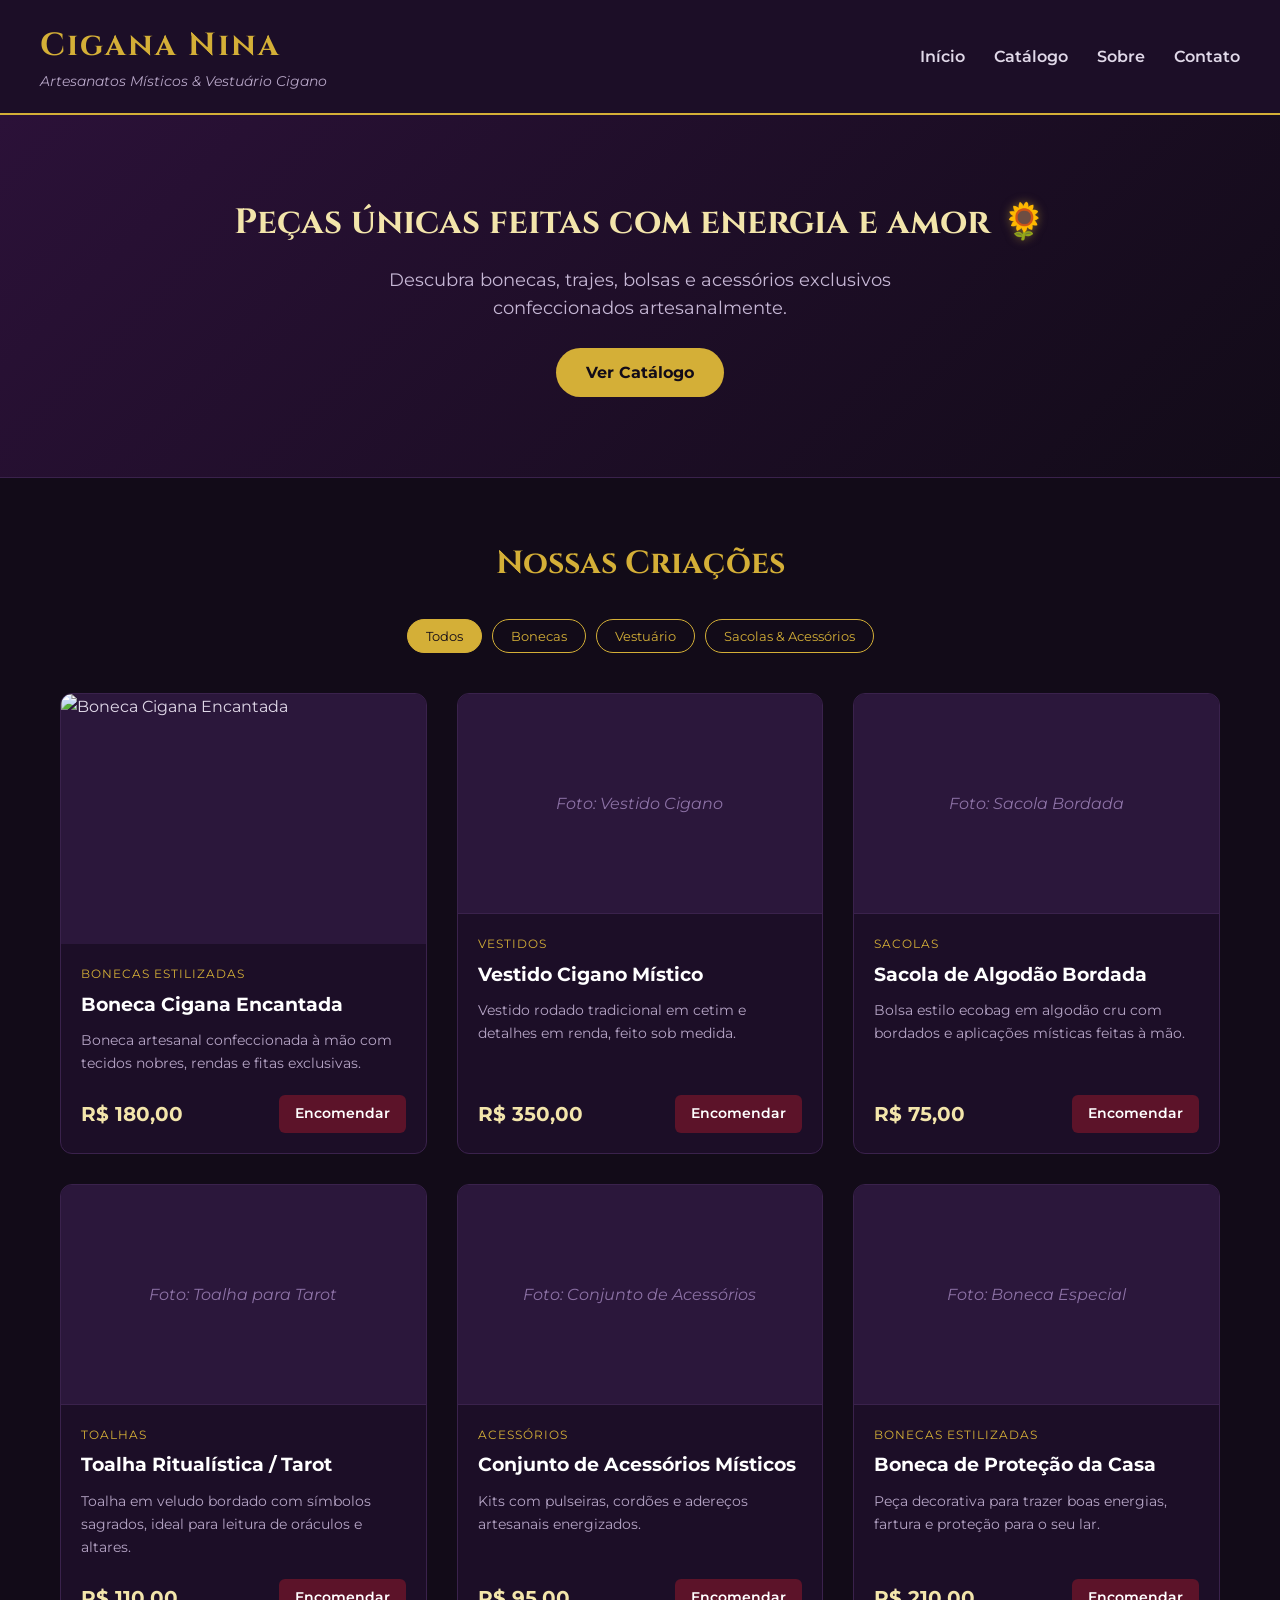
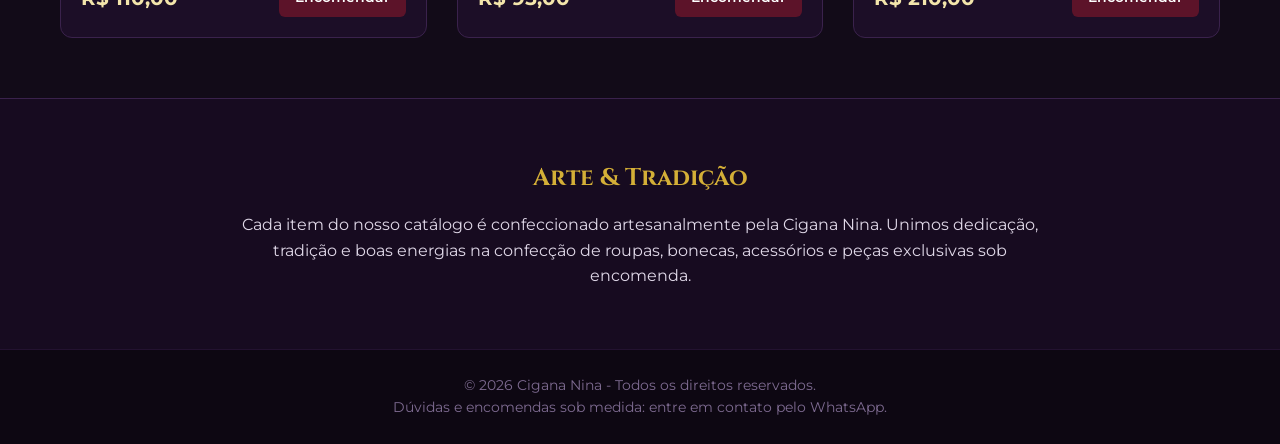
==== index.html @ b8212afd "Add files via upload" ====
<!DOCTYPE html>
<html lang="pt-BR">

<head>
    <meta charset="UTF-8">
    <meta name="viewport" content="width=device-width, initial-scale=1.0">
    <title>Cigana Nina - Artesanatos Místicos</title>
    <link rel="stylesheet" href="style.css">
    <!-- Fontes do Google -->
    <link rel="preconnect" href="https://fonts.googleapis.com">
    <link rel="preconnect" href="https://fonts.gstatic.com" crossorigin>
    <link
        href="https://fonts.googleapis.com/css2?family=Cinzel:wght@500;700&family=Montserrat:wght@300;400;600&display=swap"
        rel="stylesheet">
</head>

<body>

    <!-- CABEÇALHO -->
    <header class="header">
        <div class="logo-container">
            <h1>Cigana Nina</h1>
            <p class="tagline">Artesanatos Místicos & Vestuário Cigano</p>
        </div>
        <nav class="nav">
            <a href="#inicio">Início</a>
            <a href="#catalogo">Catálogo</a>
            <a href="#sobre">Sobre</a>
            <a href="#contato">Contato</a>
        </nav>
    </header>

    <!-- BANNER PRINCIPAL -->
    <section id="inicio" class="hero">
        <div class="hero-content">
            <h2>
                Peças únicas feitas com energia e amor <span class="sunflower-icon" title="Girassol">🌻</span>
            </h2>
            <p>Descubra bonecas, trajes, bolsas e acessórios exclusivos confeccionados artesanalmente.</p>
            <a href="#catalogo" class="btn">Ver Catálogo</a>
        </div>
    </section>

    <!-- CATÁLOGO DE PRODUTOS -->
    <section id="catalogo" class="catalog-section">
        <h2 class="section-title">Nossas Criações</h2>

        <!-- Filtros de Categoria -->
        <div class="filter-buttons">
            <button class="filter-btn active">Todos</button>
            <button class="filter-btn">Bonecas</button>
            <button class="filter-btn">Vestuário</button>
            <button class="filter-btn">Sacolas & Acessórios</button>
        </div>

        <div class="product-grid">

            <!-- PRODUTO 1 -->
            <div class="product-card">
                <div class="product-image-container">
                    <img src="img/Frida_Khalo.jpg" alt="Boneca Cigana Encantada" class="product-img">
                </div>
                <div class="product-info">
                    <span class="category">Bonecas Estilizadas</span>
                    <h3>Boneca Cigana Encantada</h3>
                    <p class="description">Boneca artesanal confeccionada à mão com tecidos nobres, rendas e fitas
                        exclusivas.</p>
                    <div class="price-action">
                        <span class="price">R$ 180,00</span>
                        <a href="https://wa.me/5519999999999?text=Olá,%20tenho%20interesse%20na%20Boneca%20Cigana%20Encantada"
                            class="buy-btn" target="_blank">Encomendar</a>
                    </div>
                </div>
            </div>

            <!-- PRODUTO 2 -->
            <div class="product-card">
                <div class="image-placeholder">
                    <span>Foto: Vestido Cigano</span>
                </div>
                <div class="product-info">
                    <span class="category">Vestidos</span>
                    <h3>Vestido Cigano Místico</h3>
                    <p class="description">Vestido rodado tradicional em cetim e detalhes em renda, feito sob medida.
                    </p>
                    <div class="price-action">
                        <span class="price">R$ 350,00</span>
                        <a href="https://wa.me/5519999999999?text=Olá,%20tenho%20interesse%20no%20Vestido%20Cigano%20Místico"
                            class="buy-btn" target="_blank">Encomendar</a>
                    </div>
                </div>
            </div>

            <!-- PRODUTO 3 -->
            <div class="product-card">
                <div class="image-placeholder">
                    <span>Foto: Sacola Bordada</span>
                </div>
                <div class="product-info">
                    <span class="category">Sacolas</span>
                    <h3>Sacola de Algodão Bordada</h3>
                    <p class="description">Bolsa estilo ecobag em algodão cru com bordados e aplicações místicas feitas
                        à mão.</p>
                    <div class="price-action">
                        <span class="price">R$ 75,00</span>
                        <a href="https://wa.me/5519999999999?text=Olá,%20tenho%20interesse%20na%20Sacola%20Bordada"
                            class="buy-btn" target="_blank">Encomendar</a>
                    </div>
                </div>
            </div>

            <!-- PRODUTO 4 -->
            <div class="product-card">
                <div class="image-placeholder">
                    <span>Foto: Toalha para Tarot</span>
                </div>
                <div class="product-info">
                    <span class="category">Toalhas</span>
                    <h3>Toalha Ritualística / Tarot</h3>
                    <p class="description">Toalha em veludo bordado com símbolos sagrados, ideal para leitura de
                        oráculos e altares.</p>
                    <div class="price-action">
                        <span class="price">R$ 110,00</span>
                        <a href="https://wa.me/5519999999999?text=Olá,%20tenho%20interesse%20na%20Toalha%20Ritualística"
                            class="buy-btn" target="_blank">Encomendar</a>
                    </div>
                </div>
            </div>

            <!-- PRODUTO 5 -->
            <div class="product-card">
                <div class="image-placeholder">
                    <span>Foto: Conjunto de Acessórios</span>
                </div>
                <div class="product-info">
                    <span class="category">Acessórios</span>
                    <h3>Conjunto de Acessórios Místicos</h3>
                    <p class="description">Kits com pulseiras, cordões e adereços artesanais energizados.</p>
                    <div class="price-action">
                        <span class="price">R$ 95,00</span>
                        <a href="https://wa.me/5519999999999?text=Olá,%20tenho%20interesse%20no%20Conjunto%20de%20Acessórios"
                            class="buy-btn" target="_blank">Encomendar</a>
                    </div>
                </div>
            </div>

            <!-- PRODUTO 6 -->
            <div class="product-card">
                <div class="image-placeholder">
                    <span>Foto: Boneca Especial</span>
                </div>
                <div class="product-info">
                    <span class="category">Bonecas Estilizadas</span>
                    <h3>Boneca de Proteção da Casa</h3>
                    <p class="description">Peça decorativa para trazer boas energias, fartura e proteção para o seu lar.
                    </p>
                    <div class="price-action">
                        <span class="price">R$ 210,00</span>
                        <a href="https://wa.me/5519999999999?text=Olá,%20tenho%20interesse%20na%20Boneca%20de%20Proteção"
                            class="buy-btn" target="_blank">Encomendar</a>
                    </div>
                </div>
            </div>

        </div>
    </section>

    <!-- SEÇÃO SOBRE -->
    <section id="sobre" class="about-section">
        <div class="about-container">
            <h2>Arte & Tradição</h2>
            <p>Cada item do nosso catálogo é confeccionado artesanalmente pela Cigana Nina. Unimos dedicação, tradição e
                boas energias na confecção de roupas, bonecas, acessórios e peças exclusivas sob encomenda.</p>
        </div>
    </section>

    <!-- RODAPÉ -->
    <footer id="contato" class="footer">
        <div class="footer-content">
            <p>&copy; 2026 Cigana Nina - Todos os direitos reservados.</p>
            <p>Dúvidas e encomendas sob medida: entre em contato pelo WhatsApp.</p>
        </div>
    </footer>

</body>

</html>
---- style.css ----
/* ESTILOS GERAIS */
* {
    margin: 0;
    padding: 0;
    box-sizing: border-box;
}

body {
    font-family: 'Montserrat', sans-serif;
    background-color: #120b18;
    color: #e0d8e8;
    line-height: 1.6;
}

/* CABEÇALHO */
.header {
    background-color: #1c0e27;
    border-bottom: 2px solid #d4af37;
    padding: 20px 40px;
    display: flex;
    justify-content: space-between;
    align-items: center;
    flex-wrap: wrap;
}

.logo-container h1 {
    font-family: 'Cinzel', serif;
    color: #d4af37;
    font-size: 2rem;
    letter-spacing: 2px;
}

.logo-container .tagline {
    font-size: 0.85rem;
    color: #b5a4c5;
    font-style: italic;
}

.nav a {
    color: #e0d8e8;
    text-decoration: none;
    margin-left: 25px;
    font-weight: 600;
    transition: color 0.3s;
}

.nav a:hover {
    color: #d4af37;
}

/* BANNER HERO */
.hero {
    background: linear-gradient(135deg, #2b1138 0%, #120b18 100%);
    padding: 80px 20px;
    text-align: center;
    border-bottom: 1px solid #3a224c;
}

.hero-content h2 {
    font-family: 'Cinzel', serif;
    font-size: 2.2rem;
    color: #f3e5ab;
    margin-bottom: 15px;
    display: flex;
    align-items: center;
    justify-content: center;
    gap: 12px;
    flex-wrap: wrap;
}

/* ESTILO DO GIRASSOL */
.sunflower-icon {
    font-size: 2.2rem;
    display: inline-block;
    vertical-align: middle;
    filter: drop-shadow(0 0 5px rgba(212, 175, 55, 0.5));
    animation: pulse 3s infinite ease-in-out;
}

.hero-content p {
    font-size: 1.1rem;
    max-width: 600px;
    margin: 0 auto 25px auto;
    color: #c7b8d6;
}

.btn {
    display: inline-block;
    background-color: #d4af37;
    color: #120b18;
    padding: 12px 30px;
    border-radius: 25px;
    text-decoration: none;
    font-weight: bold;
    transition: background 0.3s, transform 0.2s;
}

.btn:hover {
    background-color: #f3e5ab;
    transform: translateY(-2px);
}

/* CATÁLOGO */
.catalog-section {
    padding: 60px 20px;
    max-width: 1200px;
    margin: 0 auto;
}

.section-title {
    font-family: 'Cinzel', serif;
    text-align: center;
    font-size: 2rem;
    color: #d4af37;
    margin-bottom: 30px;
}

.filter-buttons {
    display: flex;
    justify-content: center;
    gap: 10px;
    margin-bottom: 40px;
    flex-wrap: wrap;
}

.filter-btn {
    background: transparent;
    border: 1px solid #d4af37;
    color: #d4af37;
    padding: 8px 18px;
    border-radius: 20px;
    cursor: pointer;
    font-family: 'Montserrat', sans-serif;
    transition: all 0.3s;
}

.filter-btn.active, .filter-btn:hover {
    background: #d4af37;
    color: #120b18;
}

/* GRID DE PRODUTOS */
.product-image-container {
    height: 250px;
    overflow: hidden;
    background-color: #2b173b;
}

.product-img {
    width: 100%;
    height: 100%;
    object-fit: cover; /* Ajusta a imagem sem distorcer ou esticar */
    transition: transform 0.3s ease;
}

.product-card:hover .product-img {
    transform: scale(1.05); /* Efeito suave de zoom ao passar o mouse */
}
.product-grid {
    display: grid;
    grid-template-columns: repeat(auto-fill, minmax(280px, 1fr));
    gap: 30px;
}

.product-card {
    background-color: #1c0e27;
    border: 1px solid #3a224c;
    border-radius: 12px;
    overflow: hidden;
    transition: transform 0.3s, box-shadow 0.3s;
    display: flex;
    flex-direction: column;
}

.product-card:hover {
    transform: translateY(-5px);
    box-shadow: 0 8px 20px rgba(212, 175, 55, 0.15);
    border-color: #d4af37;
}

.image-placeholder {
    height: 220px;
    background-color: #2b173b;
    display: flex;
    align-items: center;
    justify-content: center;
    color: #8c71a5;
    font-style: italic;
    border-bottom: 1px solid #3a224c;
}

.product-info {
    padding: 20px;
    display: flex;
    flex-direction: column;
    flex-grow: 1;
}

.category {
    font-size: 0.75rem;
    text-transform: uppercase;
    color: #d4af37;
    letter-spacing: 1px;
    margin-bottom: 5px;
}

.product-info h3 {
    font-size: 1.2rem;
    color: #ffffff;
    margin-bottom: 10px;
}

.description {
    font-size: 0.9rem;
    color: #b5a4c5;
    margin-bottom: 20px;
    flex-grow: 1;
}

.price-action {
    display: flex;
    justify-content: space-between;
    align-items: center;
}

.price {
    font-size: 1.25rem;
    font-weight: bold;
    color: #f3e5ab;
}

.buy-btn {
    background-color: #5c1329;
    color: #ffffff;
    padding: 8px 16px;
    border-radius: 6px;
    text-decoration: none;
    font-size: 0.85rem;
    font-weight: 600;
    transition: background 0.3s;
}

.buy-btn:hover {
    background-color: #801b3a;
}

/* SOBRE E RODAPÉ */
.about-section {
    background-color: #170b20;
    padding: 60px 20px;
    text-align: center;
    border-top: 1px solid #3a224c;
}

.about-container {
    max-width: 800px;
    margin: 0 auto;
}

.about-container h2 {
    font-family: 'Cinzel', serif;
    color: #d4af37;
    margin-bottom: 15px;
}

.footer {
    background-color: #0d0712;
    border-top: 1px solid #231230;
    padding: 25px 20px;
    text-align: center;
    font-size: 0.85rem;
    color: #7e6b91;
}
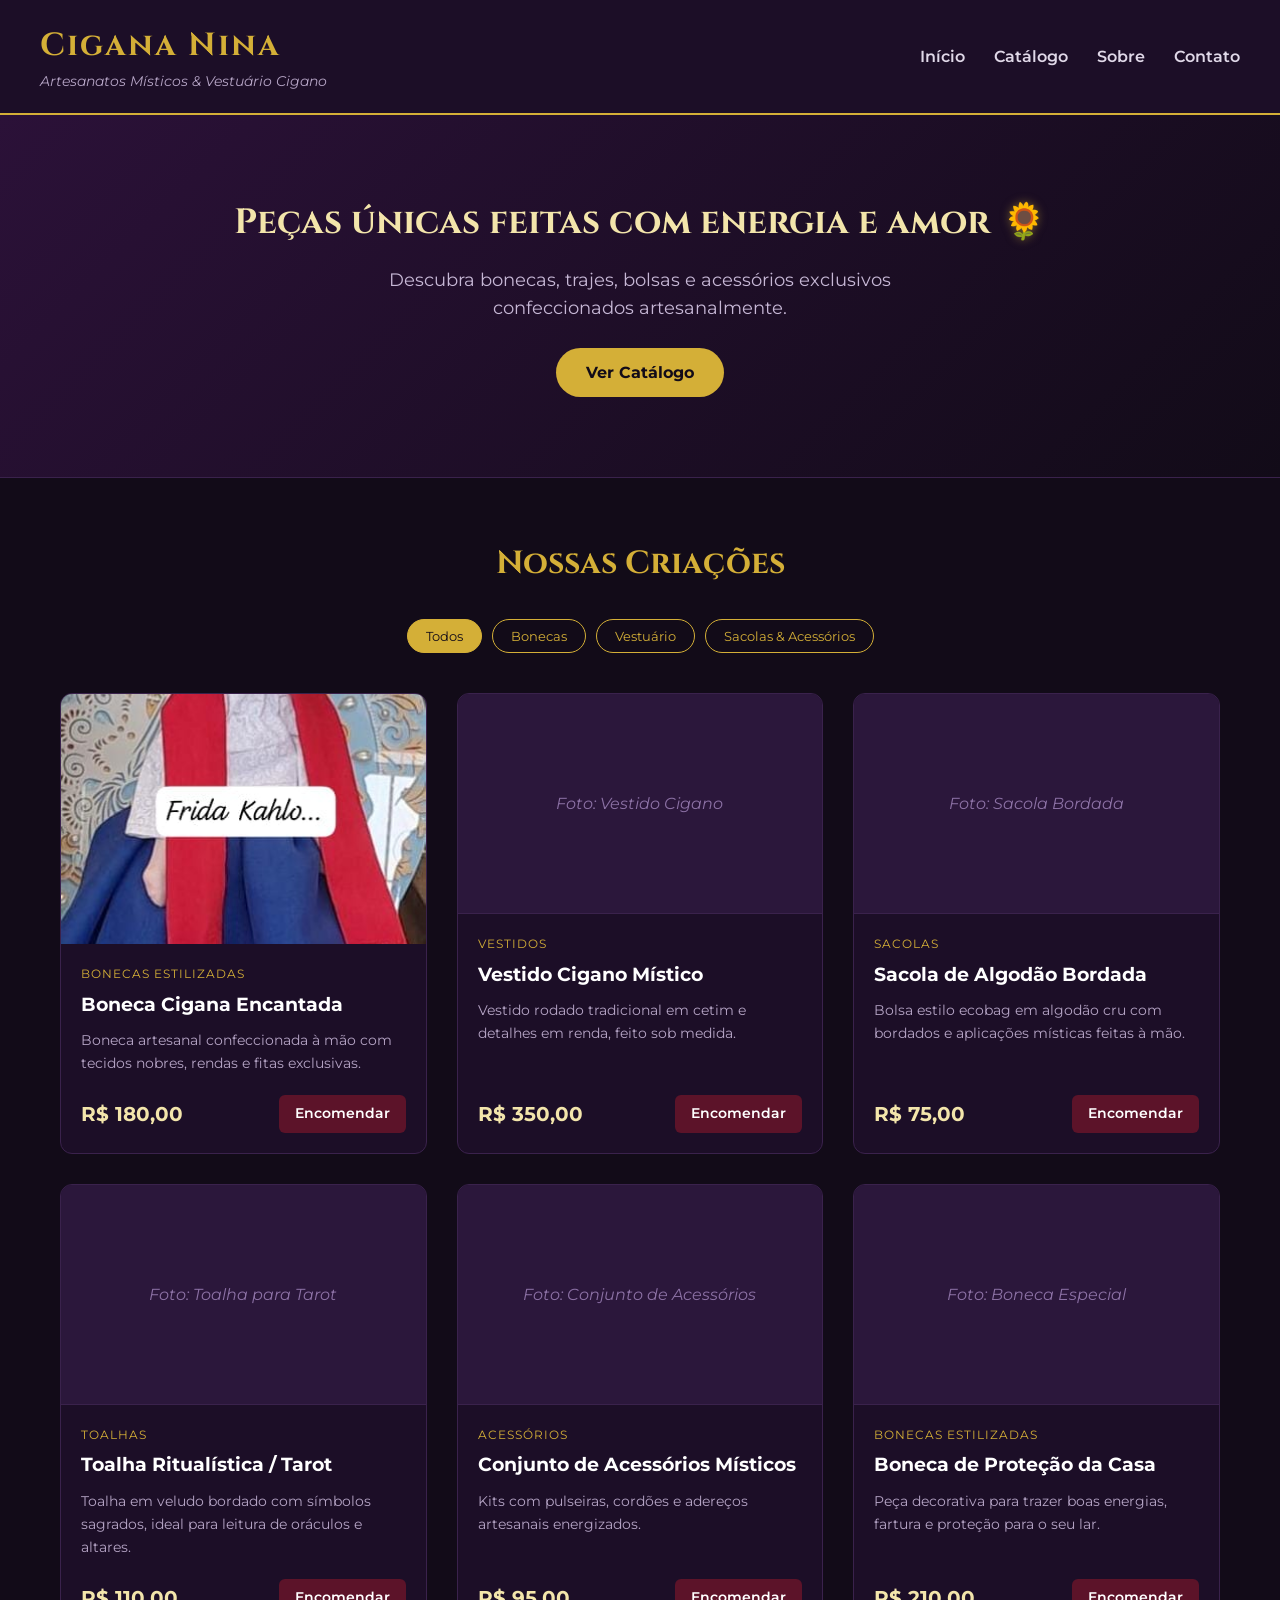
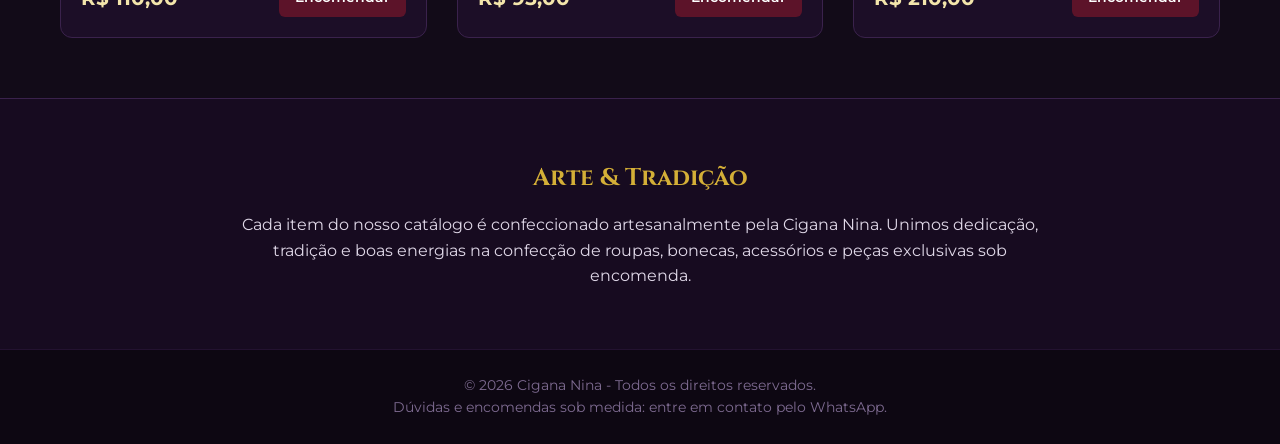
==== commit 54291101: "Add files via upload" ====
--- a/index.html
+++ b/index.html
@@ -58,7 +58,7 @@
             <!-- PRODUTO 1 -->
             <div class="product-card">
                 <div class="product-image-container">
-                    <img src="img/Frida_Khalo.jpg" alt="Boneca Cigana Encantada" class="product-img">
+                    <img src="Frida_Kahlo.jpeg" alt="Boneca Cigana Encantada" class="product-img">
                 </div>
                 <div class="product-info">
                     <span class="category">Bonecas Estilizadas</span>
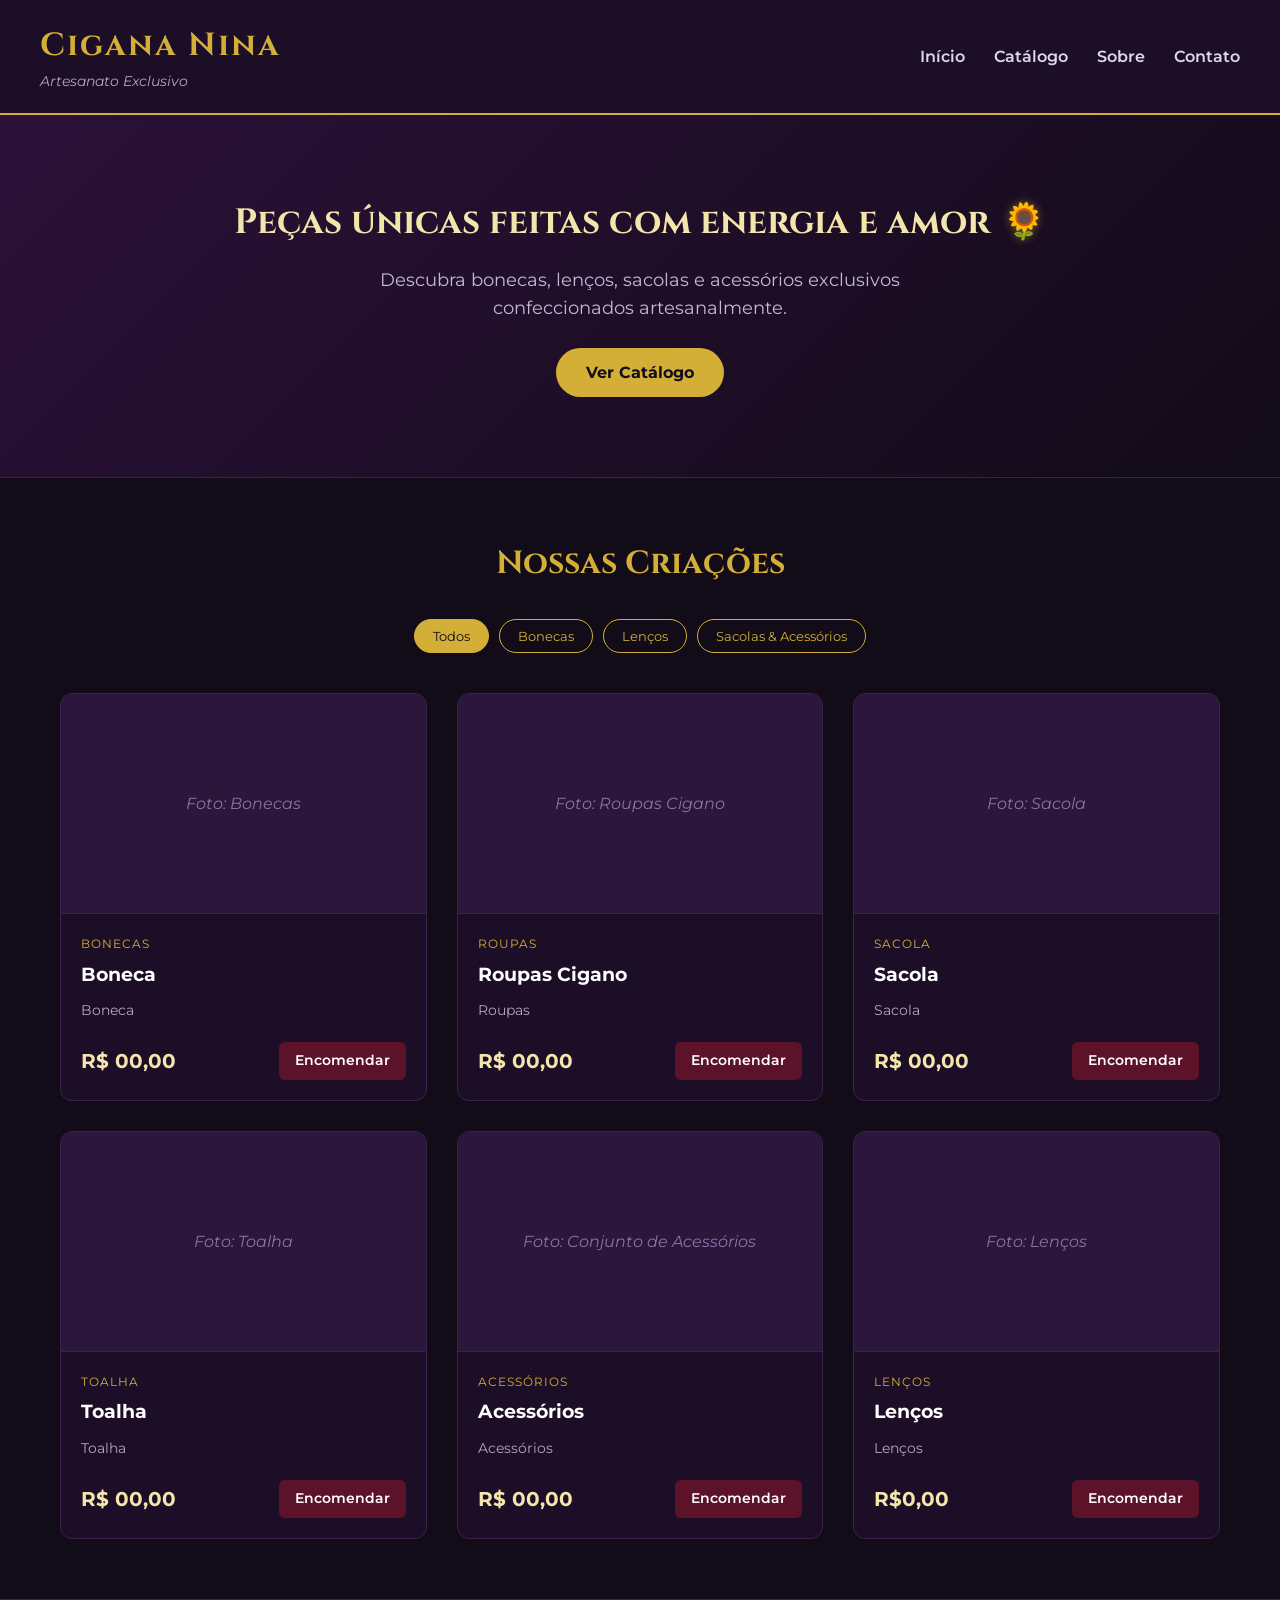
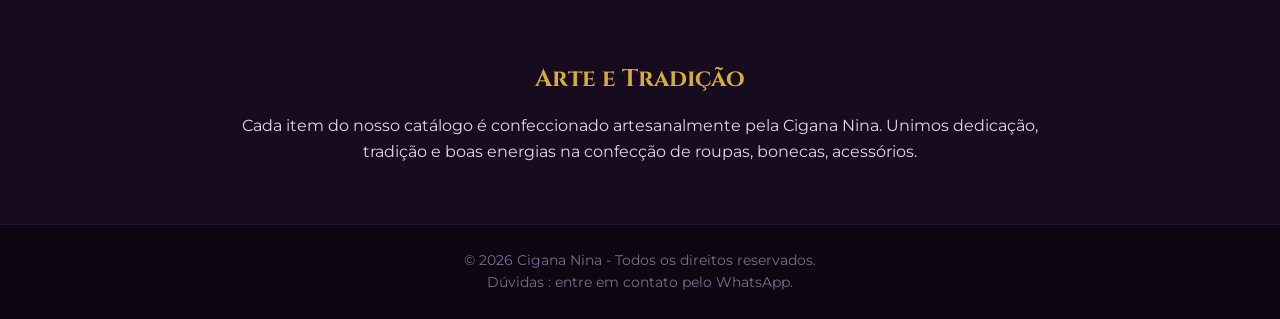
==== commit c2a2ab08: "Add files via upload" ====
--- a/index.html
+++ b/index.html
@@ -4,7 +4,7 @@
 <head>
     <meta charset="UTF-8">
     <meta name="viewport" content="width=device-width, initial-scale=1.0">
-    <title>Cigana Nina - Artesanatos Místicos</title>
+    <title>Cigana Nina</title>
     <link rel="stylesheet" href="style.css">
     <!-- Fontes do Google -->
     <link rel="preconnect" href="https://fonts.googleapis.com">
@@ -20,7 +20,7 @@
     <header class="header">
         <div class="logo-container">
             <h1>Cigana Nina</h1>
-            <p class="tagline">Artesanatos Místicos & Vestuário Cigano</p>
+            <p class="tagline">Artesanato Exclusivo</p>
         </div>
         <nav class="nav">
             <a href="#inicio">Início</a>
@@ -36,7 +36,7 @@
             <h2>
                 Peças únicas feitas com energia e amor <span class="sunflower-icon" title="Girassol">🌻</span>
             </h2>
-            <p>Descubra bonecas, trajes, bolsas e acessórios exclusivos confeccionados artesanalmente.</p>
+            <p>Descubra bonecas, lenços, sacolas e acessórios exclusivos confeccionados artesanalmente.</p>
             <a href="#catalogo" class="btn">Ver Catálogo</a>
         </div>
     </section>
@@ -49,7 +49,7 @@
         <div class="filter-buttons">
             <button class="filter-btn active">Todos</button>
             <button class="filter-btn">Bonecas</button>
-            <button class="filter-btn">Vestuário</button>
+            <button class="filter-btn">Lenços</button>
             <button class="filter-btn">Sacolas & Acessórios</button>
         </div>
 
@@ -57,16 +57,15 @@
 
             <!-- PRODUTO 1 -->
             <div class="product-card">
-                <div class="product-image-container">
-                    <img src="Frida_Kahlo.jpeg" alt="Boneca Cigana Encantada" class="product-img">
+                <div class="image-placeholder">
+                    <span>Foto: Bonecas</span>
                 </div>
                 <div class="product-info">
-                    <span class="category">Bonecas Estilizadas</span>
-                    <h3>Boneca Cigana Encantada</h3>
-                    <p class="description">Boneca artesanal confeccionada à mão com tecidos nobres, rendas e fitas
-                        exclusivas.</p>
+                    <span class="category">Bonecas </span>
+                    <h3>Boneca  </h3>
+                    <p class="description">Boneca </p>
                     <div class="price-action">
-                        <span class="price">R$ 180,00</span>
+                        <span class="price">R$ 00,00</span>
                         <a href="https://wa.me/5519999999999?text=Olá,%20tenho%20interesse%20na%20Boneca%20Cigana%20Encantada"
                             class="buy-btn" target="_blank">Encomendar</a>
                     </div>
@@ -76,15 +75,15 @@
             <!-- PRODUTO 2 -->
             <div class="product-card">
                 <div class="image-placeholder">
-                    <span>Foto: Vestido Cigano</span>
+                    <span>Foto: Roupas Cigano</span>
                 </div>
                 <div class="product-info">
-                    <span class="category">Vestidos</span>
-                    <h3>Vestido Cigano Místico</h3>
-                    <p class="description">Vestido rodado tradicional em cetim e detalhes em renda, feito sob medida.
+                    <span class="category">Roupas</span>
+                    <h3>Roupas Cigano </h3>
+                    <p class="description">Roupas 
                     </p>
                     <div class="price-action">
-                        <span class="price">R$ 350,00</span>
+                        <span class="price">R$ 00,00</span>
                         <a href="https://wa.me/5519999999999?text=Olá,%20tenho%20interesse%20no%20Vestido%20Cigano%20Místico"
                             class="buy-btn" target="_blank">Encomendar</a>
                     </div>
@@ -94,15 +93,14 @@
             <!-- PRODUTO 3 -->
             <div class="product-card">
                 <div class="image-placeholder">
-                    <span>Foto: Sacola Bordada</span>
+                    <span>Foto: Sacola </span>
                 </div>
                 <div class="product-info">
-                    <span class="category">Sacolas</span>
-                    <h3>Sacola de Algodão Bordada</h3>
-                    <p class="description">Bolsa estilo ecobag em algodão cru com bordados e aplicações místicas feitas
-                        à mão.</p>
+                    <span class="category">Sacola</span>
+                    <h3>Sacola </h3>
+                    <p class="description">Sacola</p>
                     <div class="price-action">
-                        <span class="price">R$ 75,00</span>
+                        <span class="price">R$ 00,00</span>
                         <a href="https://wa.me/5519999999999?text=Olá,%20tenho%20interesse%20na%20Sacola%20Bordada"
                             class="buy-btn" target="_blank">Encomendar</a>
                     </div>
@@ -112,15 +110,14 @@
             <!-- PRODUTO 4 -->
             <div class="product-card">
                 <div class="image-placeholder">
-                    <span>Foto: Toalha para Tarot</span>
+                    <span>Foto: Toalha 
                 </div>
                 <div class="product-info">
-                    <span class="category">Toalhas</span>
-                    <h3>Toalha Ritualística / Tarot</h3>
-                    <p class="description">Toalha em veludo bordado com símbolos sagrados, ideal para leitura de
-                        oráculos e altares.</p>
+                    <span class="category">Toalha</span>
+                    <h3>Toalha </h3>
+                    <p class="description">Toalha</p>
                     <div class="price-action">
-                        <span class="price">R$ 110,00</span>
+                        <span class="price">R$ 00,00</span>
                         <a href="https://wa.me/5519999999999?text=Olá,%20tenho%20interesse%20na%20Toalha%20Ritualística"
                             class="buy-btn" target="_blank">Encomendar</a>
                     </div>
@@ -134,10 +131,10 @@
                 </div>
                 <div class="product-info">
                     <span class="category">Acessórios</span>
-                    <h3>Conjunto de Acessórios Místicos</h3>
-                    <p class="description">Kits com pulseiras, cordões e adereços artesanais energizados.</p>
+                    <h3>Acessórios</h3>
+                    <p class="description">Acessórios</p>
                     <div class="price-action">
-                        <span class="price">R$ 95,00</span>
+                        <span class="price">R$ 00,00</span>
                         <a href="https://wa.me/5519999999999?text=Olá,%20tenho%20interesse%20no%20Conjunto%20de%20Acessórios"
                             class="buy-btn" target="_blank">Encomendar</a>
                     </div>
@@ -147,16 +144,15 @@
             <!-- PRODUTO 6 -->
             <div class="product-card">
                 <div class="image-placeholder">
-                    <span>Foto: Boneca Especial</span>
+                    <span>Foto: Lenços</span>
                 </div>
                 <div class="product-info">
-                    <span class="category">Bonecas Estilizadas</span>
-                    <h3>Boneca de Proteção da Casa</h3>
-                    <p class="description">Peça decorativa para trazer boas energias, fartura e proteção para o seu lar.
-                    </p>
+                    <span class="category">Lenços</span>
+                    <h3>Lenços</h3>
+                    <p class="description">Lenços</p>
                     <div class="price-action">
-                        <span class="price">R$ 210,00</span>
-                        <a href="https://wa.me/5519999999999?text=Olá,%20tenho%20interesse%20na%20Boneca%20de%20Proteção"
+                        <span class="price">R$0,00</span>
+                        <a href="https://wa.me/5519999999999?text=Olá,%20tenho%20interesse%20na%20Lenços%20de%20Proteção"
                             class="buy-btn" target="_blank">Encomendar</a>
                     </div>
                 </div>
@@ -168,9 +164,9 @@
     <!-- SEÇÃO SOBRE -->
     <section id="sobre" class="about-section">
         <div class="about-container">
-            <h2>Arte & Tradição</h2>
+            <h2>Arte e Tradição</h2>
             <p>Cada item do nosso catálogo é confeccionado artesanalmente pela Cigana Nina. Unimos dedicação, tradição e
-                boas energias na confecção de roupas, bonecas, acessórios e peças exclusivas sob encomenda.</p>
+                boas energias na confecção de roupas, bonecas, acessórios.</p>
         </div>
     </section>
 
@@ -178,7 +174,7 @@
     <footer id="contato" class="footer">
         <div class="footer-content">
             <p>&copy; 2026 Cigana Nina - Todos os direitos reservados.</p>
-            <p>Dúvidas e encomendas sob medida: entre em contato pelo WhatsApp.</p>
+            <p>Dúvidas : entre em contato pelo WhatsApp.</p>
         </div>
     </footer>
 
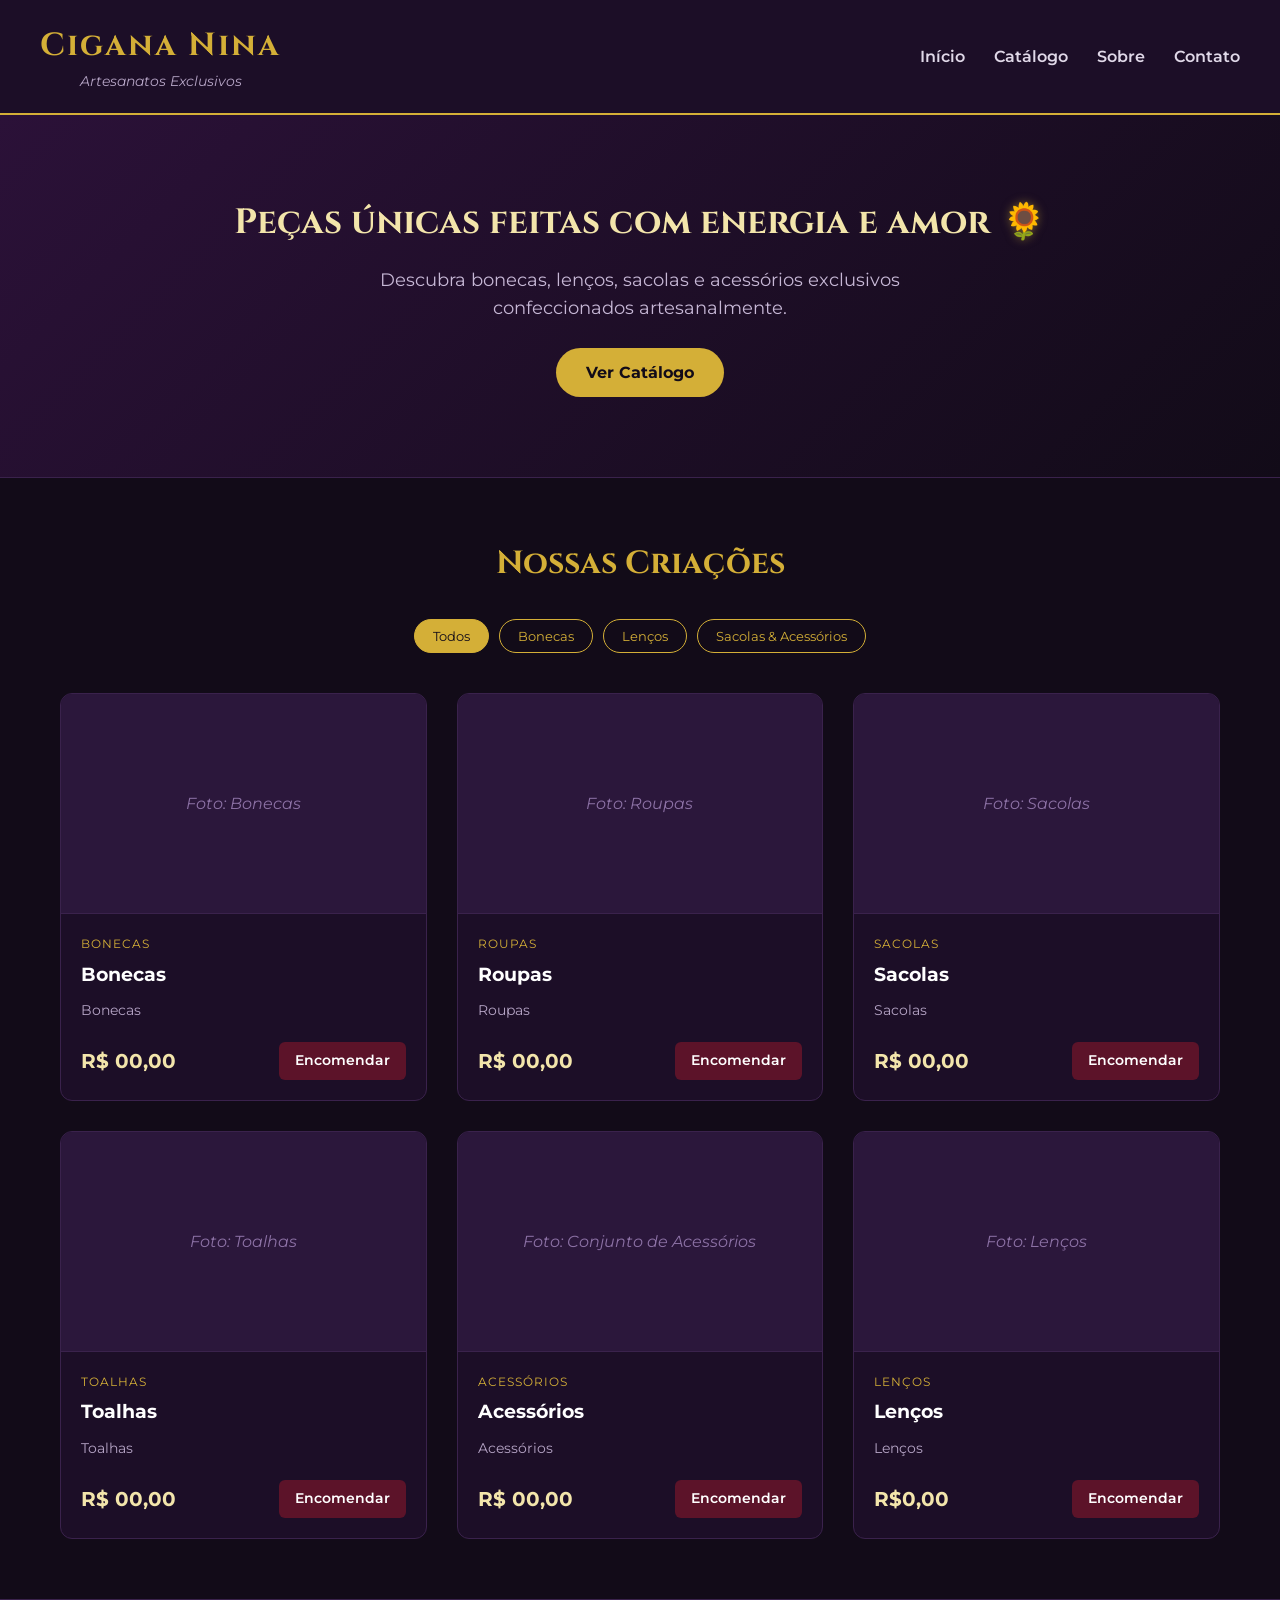
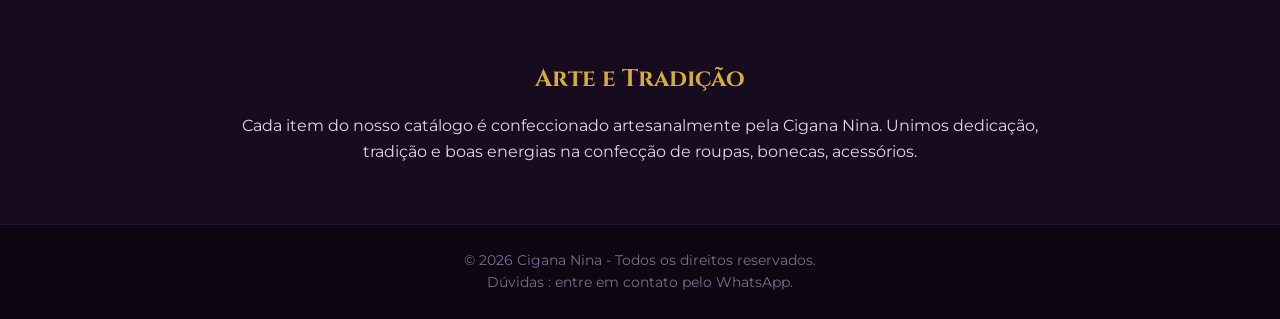
==== commit 3124d9e3: "Add files via upload" ====
--- a/index.html
+++ b/index.html
@@ -20,7 +20,7 @@
     <header class="header">
         <div class="logo-container">
             <h1>Cigana Nina</h1>
-            <p class="tagline">Artesanato Exclusivo</p>
+            <p class="tagline">Artesanatos Exclusivos</p>
         </div>
         <nav class="nav">
             <a href="#inicio">Início</a>
@@ -62,8 +62,8 @@
                 </div>
                 <div class="product-info">
                     <span class="category">Bonecas </span>
-                    <h3>Boneca  </h3>
-                    <p class="description">Boneca </p>
+                    <h3>Bonecas  </h3>
+                    <p class="description">Bonecas </p>
                     <div class="price-action">
                         <span class="price">R$ 00,00</span>
                         <a href="https://wa.me/5519999999999?text=Olá,%20tenho%20interesse%20na%20Boneca%20Cigana%20Encantada"
@@ -75,11 +75,11 @@
             <!-- PRODUTO 2 -->
             <div class="product-card">
                 <div class="image-placeholder">
-                    <span>Foto: Roupas Cigano</span>
+                    <span>Foto: Roupas</span>
                 </div>
                 <div class="product-info">
                     <span class="category">Roupas</span>
-                    <h3>Roupas Cigano </h3>
+                    <h3>Roupas</h3>
                     <p class="description">Roupas 
                     </p>
                     <div class="price-action">
@@ -93,12 +93,12 @@
             <!-- PRODUTO 3 -->
             <div class="product-card">
                 <div class="image-placeholder">
-                    <span>Foto: Sacola </span>
+                    <span>Foto: Sacolas</span>
                 </div>
                 <div class="product-info">
-                    <span class="category">Sacola</span>
-                    <h3>Sacola </h3>
-                    <p class="description">Sacola</p>
+                    <span class="category">Sacolas</span>
+                    <h3>Sacolas</h3>
+                    <p class="description">Sacolas</p>
                     <div class="price-action">
                         <span class="price">R$ 00,00</span>
                         <a href="https://wa.me/5519999999999?text=Olá,%20tenho%20interesse%20na%20Sacola%20Bordada"
@@ -110,12 +110,12 @@
             <!-- PRODUTO 4 -->
             <div class="product-card">
                 <div class="image-placeholder">
-                    <span>Foto: Toalha 
+                    <span>Foto: Toalhas 
                 </div>
                 <div class="product-info">
-                    <span class="category">Toalha</span>
-                    <h3>Toalha </h3>
-                    <p class="description">Toalha</p>
+                    <span class="category">Toalhas</span>
+                    <h3>Toalhas</h3>
+                    <p class="description">Toalhas</p>
                     <div class="price-action">
                         <span class="price">R$ 00,00</span>
                         <a href="https://wa.me/5519999999999?text=Olá,%20tenho%20interesse%20na%20Toalha%20Ritualística"
--- a/style.css
+++ b/style.css
@@ -21,6 +21,10 @@
     justify-content: space-between;
     align-items: center;
     flex-wrap: wrap;
+}
+
+.logo-container {
+    text-align: center;
 }
 
 .logo-container h1 {
@@ -134,7 +138,8 @@
     transition: all 0.3s;
 }
 
-.filter-btn.active, .filter-btn:hover {
+.filter-btn.active,
+.filter-btn:hover {
     background: #d4af37;
     color: #120b18;
 }
@@ -149,13 +154,16 @@
 .product-img {
     width: 100%;
     height: 100%;
-    object-fit: cover; /* Ajusta a imagem sem distorcer ou esticar */
+    object-fit: cover;
+    /* Ajusta a imagem sem distorcer ou esticar */
     transition: transform 0.3s ease;
 }
 
 .product-card:hover .product-img {
-    transform: scale(1.05); /* Efeito suave de zoom ao passar o mouse */
-}
+    transform: scale(1.05);
+    /* Efeito suave de zoom ao passar o mouse */
+}
+
 .product-grid {
     display: grid;
     grid-template-columns: repeat(auto-fill, minmax(280px, 1fr));
@@ -270,4 +278,4 @@
     text-align: center;
     font-size: 0.85rem;
     color: #7e6b91;
-}
+}
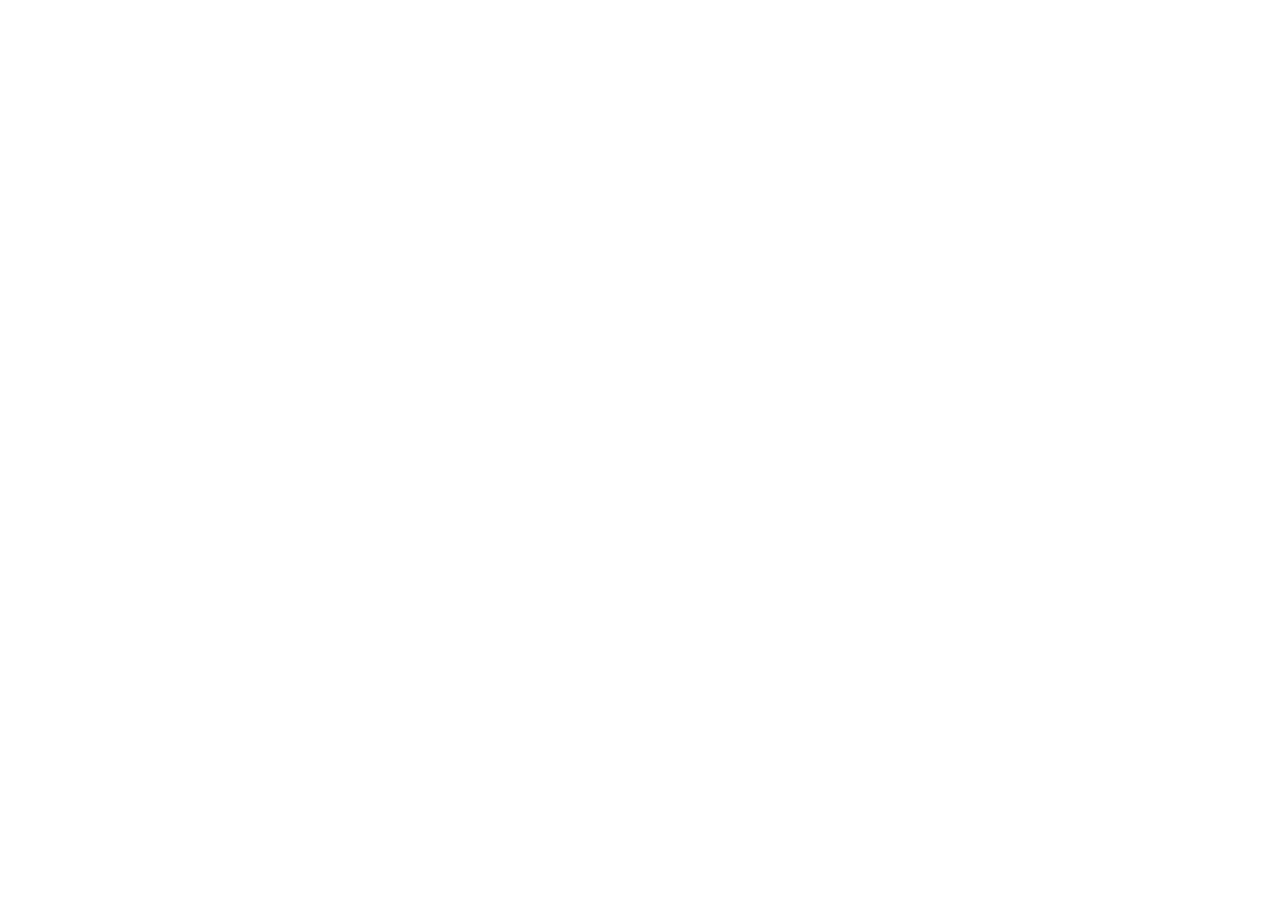
==== commit eda0cf24: "Add files via upload" ====
--- a/index.html
+++ b/index.html
@@ -1,183 +1,13 @@
-<!DOCTYPE html>
-<html lang="pt-BR">
-
-<head>
-    <meta charset="UTF-8">
-    <meta name="viewport" content="width=device-width, initial-scale=1.0">
-    <title>Cigana Nina</title>
-    <link rel="stylesheet" href="style.css">
-    <!-- Fontes do Google -->
-    <link rel="preconnect" href="https://fonts.googleapis.com">
-    <link rel="preconnect" href="https://fonts.gstatic.com" crossorigin>
-    <link
-        href="https://fonts.googleapis.com/css2?family=Cinzel:wght@500;700&family=Montserrat:wght@300;400;600&display=swap"
-        rel="stylesheet">
-</head>
-
-<body>
-
-    <!-- CABEÇALHO -->
-    <header class="header">
-        <div class="logo-container">
-            <h1>Cigana Nina</h1>
-            <p class="tagline">Artesanatos Exclusivos</p>
-        </div>
-        <nav class="nav">
-            <a href="#inicio">Início</a>
-            <a href="#catalogo">Catálogo</a>
-            <a href="#sobre">Sobre</a>
-            <a href="#contato">Contato</a>
-        </nav>
-    </header>
-
-    <!-- BANNER PRINCIPAL -->
-    <section id="inicio" class="hero">
-        <div class="hero-content">
-            <h2>
-                Peças únicas feitas com energia e amor <span class="sunflower-icon" title="Girassol">🌻</span>
-            </h2>
-            <p>Descubra bonecas, lenços, sacolas e acessórios exclusivos confeccionados artesanalmente.</p>
-            <a href="#catalogo" class="btn">Ver Catálogo</a>
-        </div>
-    </section>
-
-    <!-- CATÁLOGO DE PRODUTOS -->
-    <section id="catalogo" class="catalog-section">
-        <h2 class="section-title">Nossas Criações</h2>
-
-        <!-- Filtros de Categoria -->
-        <div class="filter-buttons">
-            <button class="filter-btn active">Todos</button>
-            <button class="filter-btn">Bonecas</button>
-            <button class="filter-btn">Lenços</button>
-            <button class="filter-btn">Sacolas & Acessórios</button>
-        </div>
-
-        <div class="product-grid">
-
-            <!-- PRODUTO 1 -->
-            <div class="product-card">
-                <div class="image-placeholder">
-                    <span>Foto: Bonecas</span>
-                </div>
-                <div class="product-info">
-                    <span class="category">Bonecas </span>
-                    <h3>Bonecas  </h3>
-                    <p class="description">Bonecas </p>
-                    <div class="price-action">
-                        <span class="price">R$ 00,00</span>
-                        <a href="https://wa.me/5519999999999?text=Olá,%20tenho%20interesse%20na%20Boneca%20Cigana%20Encantada"
-                            class="buy-btn" target="_blank">Encomendar</a>
-                    </div>
-                </div>
-            </div>
-
-            <!-- PRODUTO 2 -->
-            <div class="product-card">
-                <div class="image-placeholder">
-                    <span>Foto: Roupas</span>
-                </div>
-                <div class="product-info">
-                    <span class="category">Roupas</span>
-                    <h3>Roupas</h3>
-                    <p class="description">Roupas 
-                    </p>
-                    <div class="price-action">
-                        <span class="price">R$ 00,00</span>
-                        <a href="https://wa.me/5519999999999?text=Olá,%20tenho%20interesse%20no%20Vestido%20Cigano%20Místico"
-                            class="buy-btn" target="_blank">Encomendar</a>
-                    </div>
-                </div>
-            </div>
-
-            <!-- PRODUTO 3 -->
-            <div class="product-card">
-                <div class="image-placeholder">
-                    <span>Foto: Sacolas</span>
-                </div>
-                <div class="product-info">
-                    <span class="category">Sacolas</span>
-                    <h3>Sacolas</h3>
-                    <p class="description">Sacolas</p>
-                    <div class="price-action">
-                        <span class="price">R$ 00,00</span>
-                        <a href="https://wa.me/5519999999999?text=Olá,%20tenho%20interesse%20na%20Sacola%20Bordada"
-                            class="buy-btn" target="_blank">Encomendar</a>
-                    </div>
-                </div>
-            </div>
-
-            <!-- PRODUTO 4 -->
-            <div class="product-card">
-                <div class="image-placeholder">
-                    <span>Foto: Toalhas 
-                </div>
-                <div class="product-info">
-                    <span class="category">Toalhas</span>
-                    <h3>Toalhas</h3>
-                    <p class="description">Toalhas</p>
-                    <div class="price-action">
-                        <span class="price">R$ 00,00</span>
-                        <a href="https://wa.me/5519999999999?text=Olá,%20tenho%20interesse%20na%20Toalha%20Ritualística"
-                            class="buy-btn" target="_blank">Encomendar</a>
-                    </div>
-                </div>
-            </div>
-
-            <!-- PRODUTO 5 -->
-            <div class="product-card">
-                <div class="image-placeholder">
-                    <span>Foto: Conjunto de Acessórios</span>
-                </div>
-                <div class="product-info">
-                    <span class="category">Acessórios</span>
-                    <h3>Acessórios</h3>
-                    <p class="description">Acessórios</p>
-                    <div class="price-action">
-                        <span class="price">R$ 00,00</span>
-                        <a href="https://wa.me/5519999999999?text=Olá,%20tenho%20interesse%20no%20Conjunto%20de%20Acessórios"
-                            class="buy-btn" target="_blank">Encomendar</a>
-                    </div>
-                </div>
-            </div>
-
-            <!-- PRODUTO 6 -->
-            <div class="product-card">
-                <div class="image-placeholder">
-                    <span>Foto: Lenços</span>
-                </div>
-                <div class="product-info">
-                    <span class="category">Lenços</span>
-                    <h3>Lenços</h3>
-                    <p class="description">Lenços</p>
-                    <div class="price-action">
-                        <span class="price">R$0,00</span>
-                        <a href="https://wa.me/5519999999999?text=Olá,%20tenho%20interesse%20na%20Lenços%20de%20Proteção"
-                            class="buy-btn" target="_blank">Encomendar</a>
-                    </div>
-                </div>
-            </div>
-
-        </div>
-    </section>
-
-    <!-- SEÇÃO SOBRE -->
-    <section id="sobre" class="about-section">
-        <div class="about-container">
-            <h2>Arte e Tradição</h2>
-            <p>Cada item do nosso catálogo é confeccionado artesanalmente pela Cigana Nina. Unimos dedicação, tradição e
-                boas energias na confecção de roupas, bonecas, acessórios.</p>
-        </div>
-    </section>
-
-    <!-- RODAPÉ -->
-    <footer id="contato" class="footer">
-        <div class="footer-content">
-            <p>&copy; 2026 Cigana Nina - Todos os direitos reservados.</p>
-            <p>Dúvidas : entre em contato pelo WhatsApp.</p>
-        </div>
-    </footer>
-
-</body>
-
+<!DOCTYPE html>
+<html>
+  <head>
+    <meta charset="utf-8" />
+    <meta name="viewport" content="width=device-width, initial-scale=1.0" />
+    <title>Painel de Controle - Cigana Nina</title>
+    <script src="https://identity.netlify.com/v1/netlify-identity-widget.js"></script>
+  </head>
+  <body>
+    <!-- Script do Decap CMS -->
+    <script src="https://unpkg.com/decap-cms@^3.0.0/dist/decap-cms.js"></script>
+  </body>
 </html>
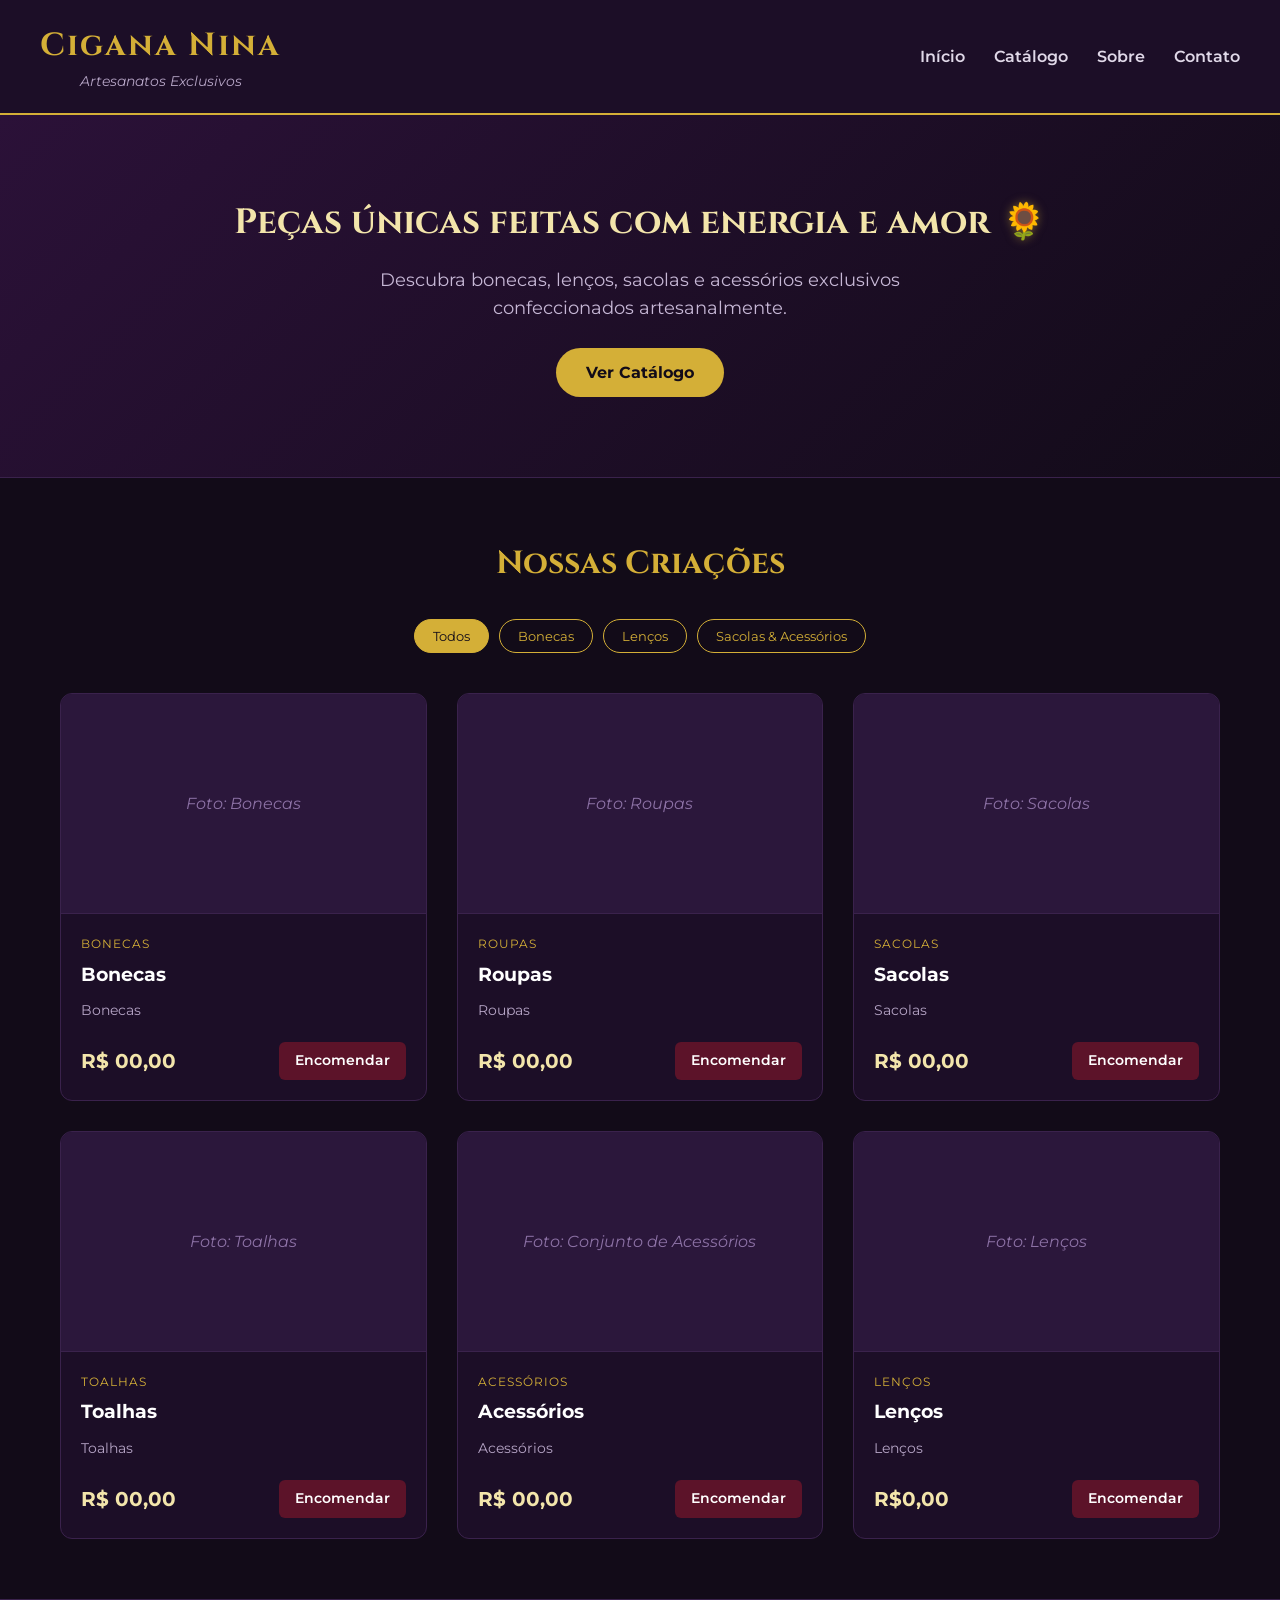
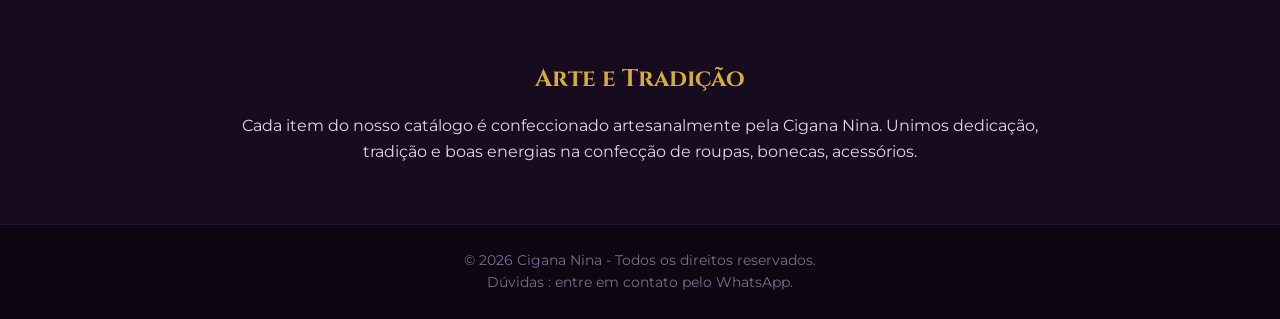
==== commit 0b52f816: "Add files via upload" ====
--- a/index.html
+++ b/index.html
@@ -1,13 +1,183 @@
-<!DOCTYPE html>
-<html>
-  <head>
-    <meta charset="utf-8" />
-    <meta name="viewport" content="width=device-width, initial-scale=1.0" />
-    <title>Painel de Controle - Cigana Nina</title>
-    <script src="https://identity.netlify.com/v1/netlify-identity-widget.js"></script>
-  </head>
-  <body>
-    <!-- Script do Decap CMS -->
-    <script src="https://unpkg.com/decap-cms@^3.0.0/dist/decap-cms.js"></script>
-  </body>
+<!DOCTYPE html>
+<html lang="pt-BR">
+
+<head>
+    <meta charset="UTF-8">
+    <meta name="viewport" content="width=device-width, initial-scale=1.0">
+    <title>Cigana Nina</title>
+    <link rel="stylesheet" href="style.css">
+    <!-- Fontes do Google -->
+    <link rel="preconnect" href="https://fonts.googleapis.com">
+    <link rel="preconnect" href="https://fonts.gstatic.com" crossorigin>
+    <link
+        href="https://fonts.googleapis.com/css2?family=Cinzel:wght@500;700&family=Montserrat:wght@300;400;600&display=swap"
+        rel="stylesheet">
+</head>
+
+<body>
+
+    <!-- CABEÇALHO -->
+    <header class="header">
+        <div class="logo-container">
+            <h1>Cigana Nina</h1>
+            <p class="tagline">Artesanatos Exclusivos</p>
+        </div>
+        <nav class="nav">
+            <a href="#inicio">Início</a>
+            <a href="#catalogo">Catálogo</a>
+            <a href="#sobre">Sobre</a>
+            <a href="#contato">Contato</a>
+        </nav>
+    </header>
+
+    <!-- BANNER PRINCIPAL -->
+    <section id="inicio" class="hero">
+        <div class="hero-content">
+            <h2>
+                Peças únicas feitas com energia e amor <span class="sunflower-icon" title="Girassol">🌻</span>
+            </h2>
+            <p>Descubra bonecas, lenços, sacolas e acessórios exclusivos confeccionados artesanalmente.</p>
+            <a href="#catalogo" class="btn">Ver Catálogo</a>
+        </div>
+    </section>
+
+    <!-- CATÁLOGO DE PRODUTOS -->
+    <section id="catalogo" class="catalog-section">
+        <h2 class="section-title">Nossas Criações</h2>
+
+        <!-- Filtros de Categoria -->
+        <div class="filter-buttons">
+            <button class="filter-btn active">Todos</button>
+            <button class="filter-btn">Bonecas</button>
+            <button class="filter-btn">Lenços</button>
+            <button class="filter-btn">Sacolas & Acessórios</button>
+        </div>
+
+        <div class="product-grid">
+
+            <!-- PRODUTO 1 -->
+            <div class="product-card">
+                <div class="image-placeholder">
+                    <span>Foto: Bonecas</span>
+                </div>
+                <div class="product-info">
+                    <span class="category">Bonecas </span>
+                    <h3>Bonecas  </h3>
+                    <p class="description">Bonecas </p>
+                    <div class="price-action">
+                        <span class="price">R$ 00,00</span>
+                        <a href="https://wa.me/5519999999999?text=Olá,%20tenho%20interesse%20na%20Boneca%20Cigana%20Encantada"
+                            class="buy-btn" target="_blank">Encomendar</a>
+                    </div>
+                </div>
+            </div>
+
+            <!-- PRODUTO 2 -->
+            <div class="product-card">
+                <div class="image-placeholder">
+                    <span>Foto: Roupas</span>
+                </div>
+                <div class="product-info">
+                    <span class="category">Roupas</span>
+                    <h3>Roupas</h3>
+                    <p class="description">Roupas 
+                    </p>
+                    <div class="price-action">
+                        <span class="price">R$ 00,00</span>
+                        <a href="https://wa.me/5519999999999?text=Olá,%20tenho%20interesse%20no%20Vestido%20Cigano%20Místico"
+                            class="buy-btn" target="_blank">Encomendar</a>
+                    </div>
+                </div>
+            </div>
+
+            <!-- PRODUTO 3 -->
+            <div class="product-card">
+                <div class="image-placeholder">
+                    <span>Foto: Sacolas</span>
+                </div>
+                <div class="product-info">
+                    <span class="category">Sacolas</span>
+                    <h3>Sacolas</h3>
+                    <p class="description">Sacolas</p>
+                    <div class="price-action">
+                        <span class="price">R$ 00,00</span>
+                        <a href="https://wa.me/5519999999999?text=Olá,%20tenho%20interesse%20na%20Sacola%20Bordada"
+                            class="buy-btn" target="_blank">Encomendar</a>
+                    </div>
+                </div>
+            </div>
+
+            <!-- PRODUTO 4 -->
+            <div class="product-card">
+                <div class="image-placeholder">
+                    <span>Foto: Toalhas 
+                </div>
+                <div class="product-info">
+                    <span class="category">Toalhas</span>
+                    <h3>Toalhas</h3>
+                    <p class="description">Toalhas</p>
+                    <div class="price-action">
+                        <span class="price">R$ 00,00</span>
+                        <a href="https://wa.me/5519999999999?text=Olá,%20tenho%20interesse%20na%20Toalha%20Ritualística"
+                            class="buy-btn" target="_blank">Encomendar</a>
+                    </div>
+                </div>
+            </div>
+
+            <!-- PRODUTO 5 -->
+            <div class="product-card">
+                <div class="image-placeholder">
+                    <span>Foto: Conjunto de Acessórios</span>
+                </div>
+                <div class="product-info">
+                    <span class="category">Acessórios</span>
+                    <h3>Acessórios</h3>
+                    <p class="description">Acessórios</p>
+                    <div class="price-action">
+                        <span class="price">R$ 00,00</span>
+                        <a href="https://wa.me/5519999999999?text=Olá,%20tenho%20interesse%20no%20Conjunto%20de%20Acessórios"
+                            class="buy-btn" target="_blank">Encomendar</a>
+                    </div>
+                </div>
+            </div>
+
+            <!-- PRODUTO 6 -->
+            <div class="product-card">
+                <div class="image-placeholder">
+                    <span>Foto: Lenços</span>
+                </div>
+                <div class="product-info">
+                    <span class="category">Lenços</span>
+                    <h3>Lenços</h3>
+                    <p class="description">Lenços</p>
+                    <div class="price-action">
+                        <span class="price">R$0,00</span>
+                        <a href="https://wa.me/5519999999999?text=Olá,%20tenho%20interesse%20na%20Lenços%20de%20Proteção"
+                            class="buy-btn" target="_blank">Encomendar</a>
+                    </div>
+                </div>
+            </div>
+
+        </div>
+    </section>
+
+    <!-- SEÇÃO SOBRE -->
+    <section id="sobre" class="about-section">
+        <div class="about-container">
+            <h2>Arte e Tradição</h2>
+            <p>Cada item do nosso catálogo é confeccionado artesanalmente pela Cigana Nina. Unimos dedicação, tradição e
+                boas energias na confecção de roupas, bonecas, acessórios.</p>
+        </div>
+    </section>
+
+    <!-- RODAPÉ -->
+    <footer id="contato" class="footer">
+        <div class="footer-content">
+            <p>&copy; 2026 Cigana Nina - Todos os direitos reservados.</p>
+            <p>Dúvidas : entre em contato pelo WhatsApp.</p>
+        </div>
+    </footer>
+
+</body>
+
 </html>
--- a/style.css
+++ b/style.css
@@ -0,0 +1,281 @@
+/* ESTILOS GERAIS */
+* {
+    margin: 0;
+    padding: 0;
+    box-sizing: border-box;
+}
+
+body {
+    font-family: 'Montserrat', sans-serif;
+    background-color: #120b18;
+    color: #e0d8e8;
+    line-height: 1.6;
+}
+
+/* CABEÇALHO */
+.header {
+    background-color: #1c0e27;
+    border-bottom: 2px solid #d4af37;
+    padding: 20px 40px;
+    display: flex;
+    justify-content: space-between;
+    align-items: center;
+    flex-wrap: wrap;
+}
+
+.logo-container {
+    text-align: center;
+}
+
+.logo-container h1 {
+    font-family: 'Cinzel', serif;
+    color: #d4af37;
+    font-size: 2rem;
+    letter-spacing: 2px;
+}
+
+.logo-container .tagline {
+    font-size: 0.85rem;
+    color: #b5a4c5;
+    font-style: italic;
+}
+
+.nav a {
+    color: #e0d8e8;
+    text-decoration: none;
+    margin-left: 25px;
+    font-weight: 600;
+    transition: color 0.3s;
+}
+
+.nav a:hover {
+    color: #d4af37;
+}
+
+/* BANNER HERO */
+.hero {
+    background: linear-gradient(135deg, #2b1138 0%, #120b18 100%);
+    padding: 80px 20px;
+    text-align: center;
+    border-bottom: 1px solid #3a224c;
+}
+
+.hero-content h2 {
+    font-family: 'Cinzel', serif;
+    font-size: 2.2rem;
+    color: #f3e5ab;
+    margin-bottom: 15px;
+    display: flex;
+    align-items: center;
+    justify-content: center;
+    gap: 12px;
+    flex-wrap: wrap;
+}
+
+/* ESTILO DO GIRASSOL */
+.sunflower-icon {
+    font-size: 2.2rem;
+    display: inline-block;
+    vertical-align: middle;
+    filter: drop-shadow(0 0 5px rgba(212, 175, 55, 0.5));
+    animation: pulse 3s infinite ease-in-out;
+}
+
+.hero-content p {
+    font-size: 1.1rem;
+    max-width: 600px;
+    margin: 0 auto 25px auto;
+    color: #c7b8d6;
+}
+
+.btn {
+    display: inline-block;
+    background-color: #d4af37;
+    color: #120b18;
+    padding: 12px 30px;
+    border-radius: 25px;
+    text-decoration: none;
+    font-weight: bold;
+    transition: background 0.3s, transform 0.2s;
+}
+
+.btn:hover {
+    background-color: #f3e5ab;
+    transform: translateY(-2px);
+}
+
+/* CATÁLOGO */
+.catalog-section {
+    padding: 60px 20px;
+    max-width: 1200px;
+    margin: 0 auto;
+}
+
+.section-title {
+    font-family: 'Cinzel', serif;
+    text-align: center;
+    font-size: 2rem;
+    color: #d4af37;
+    margin-bottom: 30px;
+}
+
+.filter-buttons {
+    display: flex;
+    justify-content: center;
+    gap: 10px;
+    margin-bottom: 40px;
+    flex-wrap: wrap;
+}
+
+.filter-btn {
+    background: transparent;
+    border: 1px solid #d4af37;
+    color: #d4af37;
+    padding: 8px 18px;
+    border-radius: 20px;
+    cursor: pointer;
+    font-family: 'Montserrat', sans-serif;
+    transition: all 0.3s;
+}
+
+.filter-btn.active,
+.filter-btn:hover {
+    background: #d4af37;
+    color: #120b18;
+}
+
+/* GRID DE PRODUTOS */
+.product-image-container {
+    height: 250px;
+    overflow: hidden;
+    background-color: #2b173b;
+}
+
+.product-img {
+    width: 100%;
+    height: 100%;
+    object-fit: cover;
+    /* Ajusta a imagem sem distorcer ou esticar */
+    transition: transform 0.3s ease;
+}
+
+.product-card:hover .product-img {
+    transform: scale(1.05);
+    /* Efeito suave de zoom ao passar o mouse */
+}
+
+.product-grid {
+    display: grid;
+    grid-template-columns: repeat(auto-fill, minmax(280px, 1fr));
+    gap: 30px;
+}
+
+.product-card {
+    background-color: #1c0e27;
+    border: 1px solid #3a224c;
+    border-radius: 12px;
+    overflow: hidden;
+    transition: transform 0.3s, box-shadow 0.3s;
+    display: flex;
+    flex-direction: column;
+}
+
+.product-card:hover {
+    transform: translateY(-5px);
+    box-shadow: 0 8px 20px rgba(212, 175, 55, 0.15);
+    border-color: #d4af37;
+}
+
+.image-placeholder {
+    height: 220px;
+    background-color: #2b173b;
+    display: flex;
+    align-items: center;
+    justify-content: center;
+    color: #8c71a5;
+    font-style: italic;
+    border-bottom: 1px solid #3a224c;
+}
+
+.product-info {
+    padding: 20px;
+    display: flex;
+    flex-direction: column;
+    flex-grow: 1;
+}
+
+.category {
+    font-size: 0.75rem;
+    text-transform: uppercase;
+    color: #d4af37;
+    letter-spacing: 1px;
+    margin-bottom: 5px;
+}
+
+.product-info h3 {
+    font-size: 1.2rem;
+    color: #ffffff;
+    margin-bottom: 10px;
+}
+
+.description {
+    font-size: 0.9rem;
+    color: #b5a4c5;
+    margin-bottom: 20px;
+    flex-grow: 1;
+}
+
+.price-action {
+    display: flex;
+    justify-content: space-between;
+    align-items: center;
+}
+
+.price {
+    font-size: 1.25rem;
+    font-weight: bold;
+    color: #f3e5ab;
+}
+
+.buy-btn {
+    background-color: #5c1329;
+    color: #ffffff;
+    padding: 8px 16px;
+    border-radius: 6px;
+    text-decoration: none;
+    font-size: 0.85rem;
+    font-weight: 600;
+    transition: background 0.3s;
+}
+
+.buy-btn:hover {
+    background-color: #801b3a;
+}
+
+/* SOBRE E RODAPÉ */
+.about-section {
+    background-color: #170b20;
+    padding: 60px 20px;
+    text-align: center;
+    border-top: 1px solid #3a224c;
+}
+
+.about-container {
+    max-width: 800px;
+    margin: 0 auto;
+}
+
+.about-container h2 {
+    font-family: 'Cinzel', serif;
+    color: #d4af37;
+    margin-bottom: 15px;
+}
+
+.footer {
+    background-color: #0d0712;
+    border-top: 1px solid #231230;
+    padding: 25px 20px;
+    text-align: center;
+    font-size: 0.85rem;
+    color: #7e6b91;
+}
